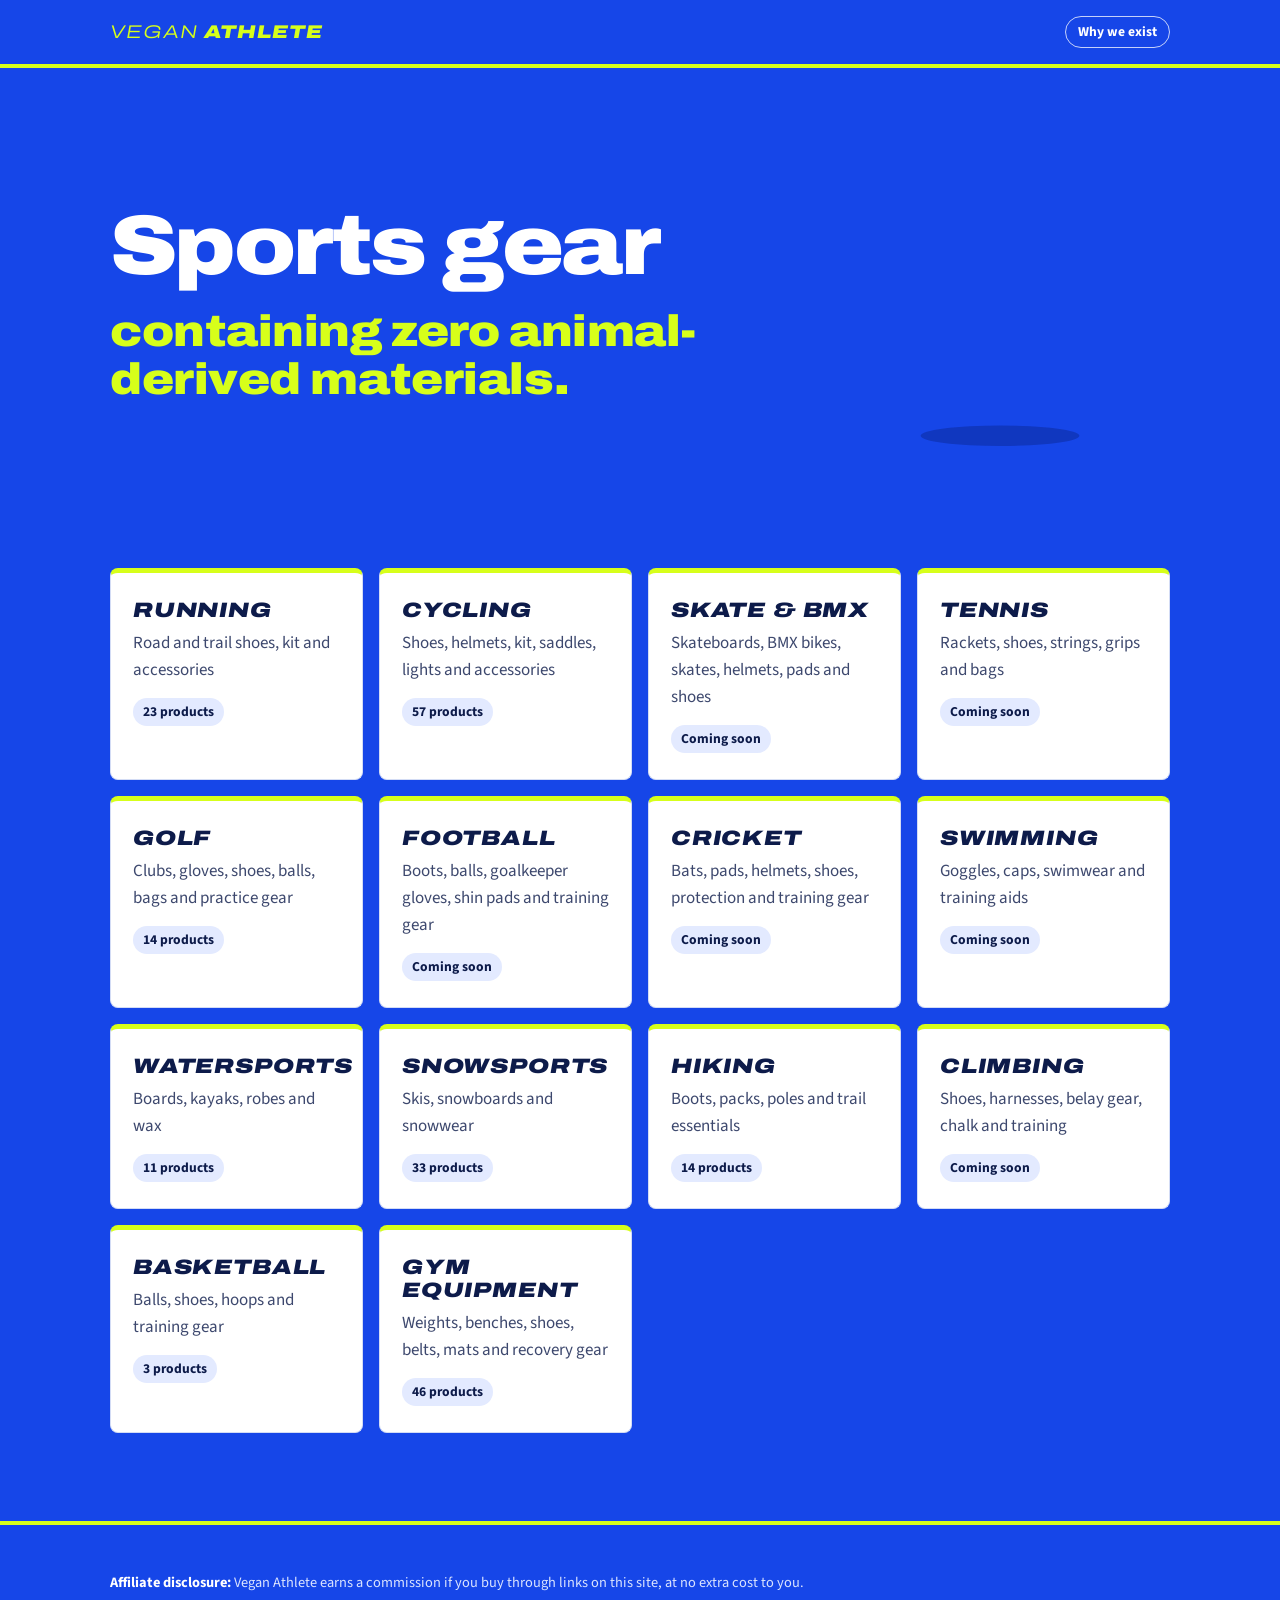
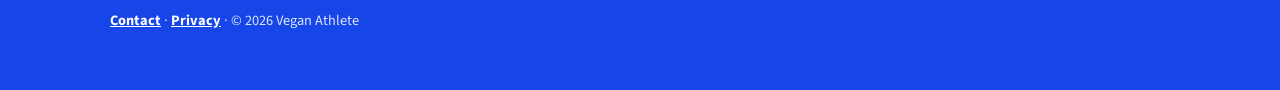
==== vegan-athlete 3/index.html @ a46144c9 "Add 24 JTX Fitness products to Gym and Cycling (Awin 5606) Co-Authored-By: Claude Opus 5.5 <noreply@" ====
<!doctype html><html lang="en"><head><meta charset="utf-8"><meta name="viewport" content="width=device-width,initial-scale=1"><title>Vegan Athlete – vegan sports equipment</title>
<meta name="description" content="Find vegan sports equipment for football, running, cycling, swimming, tennis and the gym."><link rel="preconnect" href="https://fonts.googleapis.com"><link rel="preconnect" href="https://fonts.gstatic.com" crossorigin><link href="https://fonts.googleapis.com/css2?family=Archivo:ital,wdth,wght@0,62..125,100..900;1,62..125,100..900&family=Source+Sans+3:wght@400;700&display=swap" rel="stylesheet"><link rel="stylesheet" href="style.css?v=39"></head>
<body><header class="site"><div class="wrap"><a class="logo" href="index.html" aria-label="Vegan Athlete home"><span class="logo-1">Vegan</span><span class="logo-2">Athlete</span></a><a class="why-link" href="why.html">Why we exist</a></div></header>
<section class="hero"><div class="wrap hero-inner"><div class="hero-text"><h1><span class="line">Sports gear</span> <span class="line line-2">containing zero animal-derived materials.</span></h1><nav class="pills" id="sport-buttons" aria-label="Choose a sport"></nav></div><div class="hero-art" aria-hidden="true"><svg class="athlete" viewBox="0 0 300 300" role="img" aria-label="A cartoon athlete juggling equipment from different sports, including snowboarding, hiking and running">
  <ellipse cx="150" cy="268" rx="70" ry="9" fill="#071a73" opacity=".35"/>
<g class="scene s1">
 <g transform="rotate(-4 150 172)"><line x1="150" y1="172" x2="150" y2="250" stroke="#e6ecff" stroke-width="15" stroke-linecap="round"/><rect x="144" y="246" width="26" height="12" rx="6" fill="#ffffff"/></g>
 <g transform="rotate(55 150 114)"><line x1="150" y1="114" x2="150" y2="168" class="limb"/></g>
 <g class="keepy-leg"><g><line x1="150" y1="172" x2="150" y2="250" stroke="#e6ecff" stroke-width="15" stroke-linecap="round"/><rect x="144" y="246" width="26" height="12" rx="6" fill="#ffffff"/></g></g>
 <rect x="131" y="152" width="38" height="32" rx="9" fill="#ffffff"/><rect x="130" y="102" width="40" height="62" rx="15" fill="#d7ff1a"/><path d="M150 108v50" stroke="#fff" stroke-width="5" opacity=".8"/>
 <g transform="rotate(-60 150 114)"><line x1="150" y1="114" x2="150" y2="168" class="limb"/></g>
 <circle cx="150" cy="80" r="18" class="skin"/>
 <g class="juggle j-foot"><circle cx="198" cy="214" r="12" fill="#ffffff"/><path d="M198 208l5 4-2 6h-6l-2-6z" fill="#071a73"/></g>
</g>
<g class="scene s2">
 <g transform="rotate(14 150 172)"><line x1="150" y1="172" x2="150" y2="250" stroke="#e6ecff" stroke-width="15" stroke-linecap="round"/><rect x="144" y="246" width="26" height="12" rx="6" fill="#9dd6f7"/></g><g transform="rotate(-14 150 172)"><line x1="150" y1="172" x2="150" y2="250" stroke="#e6ecff" stroke-width="15" stroke-linecap="round"/><rect x="144" y="246" width="26" height="12" rx="6" fill="#9dd6f7"/></g>
 <g transform="rotate(30 150 114)"><line x1="150" y1="114" x2="150" y2="168" class="limb"/></g>
 <rect x="131" y="152" width="38" height="32" rx="9" fill="#9dd6f7"/><rect x="130" y="102" width="40" height="62" rx="15" fill="#ffffff"/>
 <circle cx="150" cy="80" r="18" class="skin"/><path d="M131 76 Q150 60 169 76 L180 80" fill="none" stroke="#9dd6f7" stroke-width="7" stroke-linecap="round"/>
 <g class="racket-tap">
  <line x1="150" y1="114" x2="196" y2="150" class="limb"/>
  <line x1="196" y1="150" x2="218" y2="150" stroke="#d7ff1a" stroke-width="6" stroke-linecap="round"/>
  <ellipse cx="244" cy="150" rx="26" ry="7" fill="rgba(255,255,255,.2)" stroke="#ffffff" stroke-width="5"/>
 </g>
 <g class="juggle j-racket"><circle cx="244" cy="136" r="8" fill="#d7ff1a"/></g>
</g>
<g class="scene s3">
 <g transform="rotate(12 150 172)"><line x1="150" y1="172" x2="150" y2="250" stroke="#9dd6f7" stroke-width="17" stroke-linecap="round"/><rect x="144" y="246" width="26" height="12" rx="6" fill="#ffffff"/></g><g transform="rotate(-12 150 172)"><line x1="150" y1="172" x2="150" y2="250" stroke="#9dd6f7" stroke-width="17" stroke-linecap="round"/><rect x="144" y="246" width="26" height="12" rx="6" fill="#ffffff"/></g>
 <rect x="131" y="152" width="38" height="32" rx="9" fill="#9dd6f7"/><rect x="130" y="102" width="40" height="62" rx="15" fill="#d7ff1a"/><path d="M140 104 L150 118 L160 104" fill="none" stroke="#f4ffc2" stroke-width="4" stroke-linecap="round"/>
 <circle cx="150" cy="80" r="18" class="skin"/><path d="M131 74 Q150 56 169 74 Z" fill="#ffffff"/><path d="M126 76 L172 74" stroke="#ffffff" stroke-width="5" stroke-linecap="round"/>
 <g class="club-tap">
  <line x1="150" y1="114" x2="188" y2="160" class="limb" style="stroke-width:16"/>
  <line x1="188" y1="160" x2="246" y2="148" stroke="#d9e2de" stroke-width="4" stroke-linecap="round"/>
  <rect x="240" y="140" width="16" height="10" rx="3" fill="#d9e2de"/>
 </g>
 <g class="juggle j-club"><circle cx="248" cy="133" r="6" fill="#ffffff"/></g>
</g>
<g class="scene s4">
 <g transform="rotate(16 150 172)"><line x1="150" y1="172" x2="150" y2="250" stroke="#e6ecff" stroke-width="15" stroke-linecap="round"/><rect x="144" y="246" width="26" height="12" rx="6" fill="#ffffff"/></g><g transform="rotate(-16 150 172)"><line x1="150" y1="172" x2="150" y2="250" stroke="#e6ecff" stroke-width="15" stroke-linecap="round"/><rect x="144" y="246" width="26" height="12" rx="6" fill="#ffffff"/></g>
 <g transform="rotate(-35 150 114)"><line x1="150" y1="114" x2="150" y2="168" class="limb"/></g>
 <rect x="131" y="152" width="38" height="32" rx="9" fill="#d7ff1a"/><rect x="130" y="102" width="40" height="62" rx="15" fill="#d7ff1a"/><path d="M141 120 L150 140 L159 120" fill="none" stroke="#d7ff1a" stroke-width="5" stroke-linecap="round" stroke-linejoin="round"/>
 <circle cx="150" cy="80" r="18" class="skin"/>
 <g transform="rotate(200 150 114)"><line x1="150" y1="114" x2="150" y2="172" class="limb"/></g>
 <g class="juggle j-finger"><g class="spin-ball"><circle cx="170" cy="38" r="15" fill="#d7ff1a"/><path d="M155 38h30M170 23v30M159 27c7 7 7 15 0 22M181 27c-7 7-7 15 0 22" fill="none" stroke="#0a2491" stroke-width="1.6"/></g></g>
</g>
<g class="scene s5">
 <g transform="rotate(14 150 172)"><line x1="150" y1="172" x2="150" y2="250" stroke="#e6ecff" stroke-width="15" stroke-linecap="round"/><rect x="144" y="246" width="26" height="12" rx="6" fill="#9dd6f7"/></g><g transform="rotate(-14 150 172)"><line x1="150" y1="172" x2="150" y2="250" stroke="#e6ecff" stroke-width="15" stroke-linecap="round"/><rect x="144" y="246" width="26" height="12" rx="6" fill="#9dd6f7"/></g>
 <rect x="131" y="152" width="38" height="32" rx="9" fill="#071a73"/><rect x="130" y="102" width="40" height="62" rx="15" fill="#9dd6f7"/><path d="M131 160h38M140 160l-6 22M160 160l6 22" stroke="#d7ff1a" stroke-width="4" stroke-linecap="round"/>
 
 <g class="toss-arm-l"><line x1="136" y1="112" x2="124" y2="58" class="limb"/></g><g class="toss-arm-r"><line x1="164" y1="112" x2="176" y2="58" class="limb"/></g><circle cx="150" cy="80" r="18" class="skin"/><path d="M131 78c2-20 36-20 38 0z" fill="#d7ff1a"/>
 <g class="juggle j-rope"><g class="spin-rope"><circle cx="150" cy="44" r="18" fill="none" stroke="#d7ff1a" stroke-width="5"/><circle cx="150" cy="44" r="12" fill="none" stroke="#d7ff1a" stroke-width="4"/><path d="M164 56c8 8 4 16-4 18" fill="none" stroke="#d7ff1a" stroke-width="4" stroke-linecap="round"/></g></g>
</g>
<g class="scene s6">
 <g class="kayak-bob">
  <path d="M40 236c30 14 190 14 220 0-20-10-200-10-220 0z" fill="#d7ff1a"/>
  <ellipse cx="150" cy="232" rx="24" ry="5" fill="#071a73"/>
  <rect x="131" y="160" width="38" height="72" rx="14" fill="#d7ff1a"/>
  <path d="M140 170h20M140 186h20" stroke="#f4ffc2" stroke-width="3" opacity=".7"/>
  
  <g transform="rotate(150 140 174)"><line x1="140" y1="174" x2="140" y2="222" class="limb" style="stroke-width:12"/></g>
  <g transform="rotate(-150 160 174)"><line x1="160" y1="174" x2="160" y2="222" class="limb" style="stroke-width:12"/></g><circle cx="150" cy="140" r="18" class="skin"/>
  <path d="M131 134c4-16 34-16 38 0z" fill="#9dd6f7"/>
 </g>
 <g class="juggle j-paddle"><g class="spin-paddle"><line x1="90" y1="116" x2="210" y2="116" stroke="#e6ecff" stroke-width="4.5" stroke-linecap="round"/><ellipse cx="86" cy="116" rx="14" ry="7" fill="#d7ff1a"/><ellipse cx="214" cy="116" rx="14" ry="7" fill="#d7ff1a"/></g></g>
 <clipPath id="water-clip"><rect x="30" y="230" width="240" height="40" rx="16"/></clipPath><g clip-path="url(#water-clip)"><g class="waves"><path d="M-40 248q15-8 30 0t30 0 30 0 30 0 30 0 30 0 30 0 30 0 30 0 30 0 30 0 30 0 30 0V270H-40z" fill="#9dd6f7" opacity=".45"/></g></g>
</g>
<g class="scene s7">
 <g transform="rotate(16 150 172)"><line x1="150" y1="172" x2="150" y2="250" stroke="#e6ecff" stroke-width="15" stroke-linecap="round"/><rect x="144" y="246" width="26" height="12" rx="6" fill="#ffffff"/></g><g transform="rotate(-16 150 172)"><line x1="150" y1="172" x2="150" y2="250" stroke="#e6ecff" stroke-width="15" stroke-linecap="round"/><rect x="144" y="246" width="26" height="12" rx="6" fill="#ffffff"/></g>
 <g transform="rotate(35 150 114)"><line x1="150" y1="114" x2="150" y2="168" class="limb"/></g>
 <rect x="131" y="152" width="38" height="32" rx="9" fill="#071a73"/><rect x="130" y="102" width="40" height="62" rx="15" fill="#d7ff1a"/>
 <circle cx="150" cy="80" r="18" class="skin"/><path d="M133 74 Q150 66 167 74" fill="none" stroke="#d7ff1a" stroke-width="6" stroke-linecap="round"/>
 <g class="kb-arm"><g><line x1="150" y1="114" x2="150" y2="168" class="limb"/></g></g>
 <g class="juggle j-kb"><g class="spin-kb"><path d="M188 128a10 10 0 0 1 20 0" fill="none" stroke="#d9e2de" stroke-width="5"/><circle cx="198" cy="142" r="14" fill="#39406a"/><circle cx="194" cy="138" r="4" fill="#8d96c4" opacity=".6"/></g></g>
</g>

<g class="scene s8">
 <g transform="rotate(16 150 172)"><line x1="150" y1="172" x2="150" y2="250" stroke="#0a2491" stroke-width="18" stroke-linecap="round"/><rect x="144" y="246" width="26" height="12" rx="6" fill="#d7ff1a"/></g><g transform="rotate(-16 150 172)"><line x1="150" y1="172" x2="150" y2="250" stroke="#0a2491" stroke-width="18" stroke-linecap="round"/><rect x="144" y="246" width="26" height="12" rx="6" fill="#d7ff1a"/></g>
 <rect x="131" y="152" width="38" height="32" rx="9" fill="#0a2491"/><rect x="128" y="100" width="44" height="66" rx="16" fill="#d7ff1a"/><path d="M150 106v54" stroke="#fff" stroke-width="3" opacity=".8"/>
 <g class="toss-arm-l"><line x1="136" y1="112" x2="124" y2="58" class="limb" style="stroke:#d7ff1a"/></g><g class="toss-arm-r"><line x1="164" y1="112" x2="176" y2="58" class="limb" style="stroke:#d7ff1a"/></g>
 <circle cx="150" cy="80" r="18" class="skin"/><path d="M131 76c2-24 36-24 38 0z" fill="#d7ff1a"/><circle cx="150" cy="54" r="5" fill="#d7ff1a"/><path d="M132 80h36" stroke="#071a73" stroke-width="5"/><rect x="138" y="75" width="24" height="10" rx="5" fill="#9dd6f7" stroke="#071a73" stroke-width="2.5"/>
 <g class="juggle j-board"><g class="spin-board"><rect x="96" y="35" width="108" height="16" rx="8" fill="#d7ff1a" stroke="#ffffff" stroke-width="3"/><rect x="122" y="38" width="12" height="10" rx="2" fill="#071a73"/><rect x="166" y="38" width="12" height="10" rx="2" fill="#071a73"/></g></g>
 <g class="snow" fill="#ffffff"><circle cx="60" cy="20" r="3"/><circle cx="100" cy="0" r="2.5"/><circle cx="230" cy="10" r="3"/><circle cx="260" cy="40" r="2"/><circle cx="40" cy="70" r="2.5"/><circle cx="210" cy="-20" r="2.5"/><circle cx="80" cy="-40" r="2"/><circle cx="250" cy="-50" r="3"/></g>
</g>
<g class="scene s9">
 <g transform="rotate(12 150 172)"><line x1="150" y1="172" x2="150" y2="250" stroke="#e6ecff" stroke-width="15" stroke-linecap="round"/><rect x="144" y="246" width="26" height="12" rx="6" fill="#0a2491"/></g><g transform="rotate(-12 150 172)"><line x1="150" y1="172" x2="150" y2="250" stroke="#e6ecff" stroke-width="15" stroke-linecap="round"/><rect x="144" y="246" width="26" height="12" rx="6" fill="#0a2491"/></g>
 <rect x="122" y="104" width="56" height="60" rx="14" fill="#d7ff1a"/><rect x="128" y="96" width="44" height="14" rx="7" fill="#a9cc00"/>
 <rect x="131" y="152" width="38" height="32" rx="9" fill="#0a2491"/><rect x="132" y="104" width="36" height="58" rx="14" fill="#9dd6f7"/><path d="M137 106v52M163 106v52" stroke="#a9cc00" stroke-width="4" stroke-linecap="round"/>
 <g transform="rotate(30 150 114)"><line x1="150" y1="114" x2="150" y2="168" class="limb"/></g>
 <circle cx="150" cy="80" r="18" class="skin"/><path d="M134 72c2-16 30-16 32 0z" fill="#d7ff1a"/><path d="M124 73h52" stroke="#d7ff1a" stroke-width="5" stroke-linecap="round"/>
 <g transform="rotate(200 150 114)"><line x1="150" y1="114" x2="150" y2="172" class="limb"/></g>
 <g class="juggle j-pole"><g class="spin-pole"><line x1="138" y1="40" x2="206" y2="40" stroke="#d9e2de" stroke-width="4.5" stroke-linecap="round"/><rect x="194" y="35" width="16" height="10" rx="4" fill="#d7ff1a"/><circle cx="136" cy="40" r="4" fill="#d7ff1a"/></g></g>
</g>
<g class="scene s10">
 <g transform="rotate(-28 150 172)"><line x1="150" y1="172" x2="150" y2="250" stroke="#e6ecff" stroke-width="15" stroke-linecap="round"/><rect x="144" y="246" width="26" height="12" rx="6" fill="#d7ff1a"/></g>
 <g transform="rotate(32 150 172)"><line x1="150" y1="172" x2="150" y2="250" stroke="#e6ecff" stroke-width="15" stroke-linecap="round"/><rect x="144" y="246" width="26" height="12" rx="6" fill="#d7ff1a"/></g>
 <g transform="rotate(40 150 114)"><line x1="150" y1="114" x2="150" y2="168" class="limb"/></g>
 <rect x="131" y="152" width="38" height="32" rx="9" fill="#071a73"/><rect x="130" y="102" width="40" height="62" rx="15" fill="#d7ff1a"/><rect x="137" y="120" width="26" height="20" rx="3" fill="#ffffff"/><path d="M144 130h12" stroke="#071a73" stroke-width="3" stroke-linecap="round"/>
 <circle cx="150" cy="80" r="18" class="skin"/><path d="M132 72h36" stroke="#d7ff1a" stroke-width="6" stroke-linecap="round"/>
 <g class="kb-arm"><g><line x1="150" y1="114" x2="150" y2="168" class="limb"/></g></g>
 <g class="juggle j-kb"><g class="spin-kb"><path d="M182 146c0-10 8-16 18-14l8 6c4 2 8 3 12 3v7z" fill="#d7ff1a"/><path d="M181 148h40" stroke="#ffffff" stroke-width="5" stroke-linecap="round"/><path d="M192 136l4 4M198 134l4 4" stroke="#071a73" stroke-width="2" stroke-linecap="round"/></g></g>
</g>
</svg>
</div></div></section>
<main class="wrap"><div class="grid" id="categories"></div></main><footer><div class="wrap"><p><strong>Affiliate disclosure:</strong> Vegan Athlete earns a commission if you buy through links on this site, at no extra cost to you.</p><p><a href="contact.html">Contact</a> &middot; <a href="privacy.html">Privacy</a> &middot; &copy; 2026 Vegan Athlete</p></div></footer><script src="app.js?v=36"></script></body></html>
---- vegan-athlete 3/style.css ----
:root{--bg:#f4f6ff;--ink:#0d1b4a;--muted:#4a5784;--blue:#1646e8;--navy:#0a2491;--lime:#d7ff1a;--sky:#e3eaff;--card:#fff;--line:#d3dcf5}
*{box-sizing:border-box}
body{margin:0;background:var(--blue);color:var(--ink);font:17px/1.6 "Source Sans 3",system-ui,sans-serif}
h1,h2,h3,.logo{font-family:"Archivo",system-ui,sans-serif;line-height:1.1;margin:0}
a{color:inherit}
.wrap{max-width:1100px;margin:0 auto;padding:0 20px}

/* Header: electric blue bar */
header.site{background:var(--blue);color:#fff;border-bottom:4px solid var(--lime)}
header.site .wrap{display:flex;justify-content:space-between;align-items:center;padding:16px 20px}
.logo{font-size:1.15rem;text-decoration:none;color:var(--lime);font-style:italic;font-stretch:125%;text-transform:uppercase;letter-spacing:.05em;display:inline-flex;align-items:center}
.logo-1{font-weight:300}
.logo-2{font-weight:900;margin-left:.35em}

/* Hero: plain electric blue band */
.hero{padding:64px 0 56px;color:#fff;background-color:var(--blue);position:relative;overflow:hidden}
.hero h1{font-size:clamp(2.4rem,8vw,5rem);font-weight:900;font-stretch:112%;letter-spacing:-.03em;max-width:12ch}
.hero p{max-width:46ch;color:#dbe4ff;font-size:1.15rem;margin:18px 0 0}

/* Sport buttons in ovals: hidden, the squares do this job */
.pills{display:none}

/* Sport squares */
.grid{display:grid;gap:16px;grid-template-columns:repeat(auto-fill,minmax(250px,1fr));padding:40px 0 64px}
.tile{display:block;padding:26px 22px;border:1px solid var(--line);border-top:5px solid var(--lime);border-radius:8px;text-decoration:none;background:var(--card);transition:background .15s,color .15s,transform .15s,border-color .15s}
.tile:hover,.tile:focus-visible{background:var(--blue);color:#fff;border-color:var(--blue);border-top-color:var(--lime);transform:translateY(-2px)}
.tile h3{font-size:1.5rem;font-weight:800}
.tile p{margin:8px 0 14px;color:inherit;opacity:.8}
.tile span{display:inline-block;font-weight:700;font-size:.85rem;padding:3px 10px;border-radius:99px;background:var(--sky);color:var(--ink)}
.tile:hover span,.tile:focus-visible span{background:var(--lime);color:var(--navy)}

/* Product boxes */
.card{background:var(--card);border:1px solid var(--line);border-radius:8px;overflow:hidden;display:flex;flex-direction:column}
.card img{width:100%;aspect-ratio:4/3;object-fit:cover;background:var(--sky)}
.card-body{padding:16px;display:flex;flex-direction:column;gap:10px;flex:1}
.card h3{font-size:1.15rem;font-weight:700}
.price{margin:0;font-weight:700;font-size:1.2rem}.price span{font-weight:400;font-size:.9rem;color:var(--muted)}
.badge{background:var(--lime);color:#1a1a1a;padding:2px 9px;border-radius:99px;font-weight:700;font-size:.85rem;margin-right:6px}
.verify summary{cursor:pointer;font-size:.95rem}.verify p{margin:8px 0 0;color:var(--muted);font-size:.95rem}
.btn{margin-top:auto;display:block;text-align:center;background:var(--blue);color:#fff;padding:12px;border-radius:6px;font-weight:700;text-decoration:none}
.btn:hover,.btn:focus-visible{background:var(--lime);color:var(--navy)}
:focus-visible{outline:3px solid var(--lime);outline-offset:2px}

/* Sport pages */
.page-head{padding:40px 0 0}.page-head h1{font-size:clamp(2rem,6vw,3.5rem);font-weight:900}.page-head p{color:var(--muted)}
.page-head h1::after{content:"";display:block;width:56px;height:5px;background:var(--lime);border-radius:3px;margin-top:14px}
#products{display:grid;gap:16px;grid-template-columns:repeat(auto-fill,minmax(250px,1fr));padding:32px 0 56px}

/* Footer: deep blue */
footer{background:var(--blue);color:#dbe4ff;border-top:4px solid var(--lime);padding:32px 0 44px;font-size:.9rem;margin-top:24px}
footer strong{color:#fff}

/* Branded tile for products without a photo (e.g. Amazon) */
.brand-tile{aspect-ratio:4/3;display:flex;flex-direction:column;align-items:center;justify-content:center;gap:12px;color:#fff;
  background:radial-gradient(120% 90% at 30% 20%,#ecff7a 0%,#d7ff1a 55%,#a9cc00 100%);color:#0a2491;position:relative;overflow:hidden}
.brand-tile::before{content:"V";position:absolute;right:-6%;bottom:-28%;font:900 15rem/1 "Archivo",system-ui,sans-serif;color:currentColor;opacity:.07}
.brand-tile--men{color:#fff;background:radial-gradient(120% 90% at 30% 20%,#4a9fe0 0%,#2272c3 55%,#123f7a 100%)}
.brand-row{display:flex;align-items:center;gap:8px;position:relative;max-width:92%}
.brand-name.has-tag{font-size:min(2rem,calc(220px / var(--len,6)))}
.brand-terrain{font:800 .7rem/1 "Archivo",system-ui,sans-serif;text-transform:uppercase;letter-spacing:.1em;padding:5px 7px;border:2px solid currentColor;border-radius:6px;opacity:.95}
.brand-tile--men .brand-where{background:#bfe1ff;color:#0f2f5c}
.brand-tile--women{color:#fff;background:radial-gradient(120% 90% at 30% 20%,#f59ac6 0%,#d9558f 55%,#8e2459 100%)}
.brand-tile--women .brand-where{background:#ffd6ea;color:#5c1239}
.brand-icon{width:64px;height:64px;fill:none;stroke:currentColor;stroke-width:3.5;stroke-linecap:round;stroke-linejoin:round;position:relative;margin-bottom:-2px}
.brand-name{white-space:nowrap;text-align:center;font-family:"Archivo",system-ui,sans-serif;font-weight:900;line-height:1;font-size:min(2.3rem,calc(300px / var(--len,6)));letter-spacing:.04em;text-transform:uppercase;position:relative}
.brand-where{font-size:.85rem;font-weight:700;padding:4px 12px;border-radius:99px;background:#0a2491;color:var(--lime);position:relative}

/* Slogan: keep each sentence on its own line */
.hero h1{max-width:none;font-size:clamp(2.6rem,6.6vw,5.4rem)}
.hero-art{width:clamp(220px,27vw,340px)}
.hero h1 .line{display:block;white-space:nowrap}
@media (max-width:760px){.hero h1{font-size:min(11vw,3.4rem)}}

/* Hero */
.hero-inner{position:relative;display:grid;grid-template-columns:1fr auto;align-items:center;gap:24px}
.hero-art{width:clamp(220px,27vw,340px)}
.athlete{display:block;width:100%;height:auto;overflow:visible}
@media (max-width:760px){
  .hero{padding:44px 0 28px}
  .hero-inner{grid-template-columns:1fr}
  .hero-art{width:230px;margin:0 auto}
}

/* Cartoon athlete: juggling kit from a different sport every 4 seconds */
.athlete .limb{stroke:#e6ecff;stroke-width:15;stroke-linecap:round}
.athlete .skin{fill:#e6ecff}
.athlete g,.athlete circle{transform-box:view-box}
.athlete .scene{opacity:0;animation:scene-cycle 40s infinite}
.athlete .s1{animation-delay:0s}.athlete .s2{animation-delay:-36s}.athlete .s3{animation-delay:-32s}.athlete .s4{animation-delay:-28s}.athlete .s5{animation-delay:-24s}
.athlete .s6{animation-delay:-20s}.athlete .s7{animation-delay:-16s}.athlete .s8{animation-delay:-12s}.athlete .s9{animation-delay:-8s}.athlete .s10{animation-delay:-4s}
@keyframes scene-cycle{0%{opacity:0}1%,9%{opacity:1}10%,100%{opacity:0}}
@keyframes bounce-up{0%{transform:translateY(0);animation-timing-function:cubic-bezier(.2,.7,.4,1)}50%{transform:translateY(var(--h));animation-timing-function:cubic-bezier(.6,0,.8,.3)}100%{transform:translateY(0)}}
@keyframes tap{0%,100%{transform:translateY(-5px)}12%,88%{transform:translateY(0)}}
@keyframes spin{to{transform:rotate(360deg)}}

/* football: keepy-ups */
.athlete .keepy-leg{transform-origin:150px 172px;animation:keepy 1s infinite}
@keyframes keepy{0%,100%{transform:rotate(-38deg)}18%,82%{transform:rotate(-6deg)}}
.athlete .j-foot{--h:-110px;animation:bounce-up 1s infinite}
/* tennis: ball bouncing on the strings */
.athlete .racket-tap{animation:tap .8s infinite}
.athlete .j-racket{--h:-90px;animation:bounce-up .8s infinite}
/* golf: ball bouncing on the club face */
.athlete .club-tap{animation:tap .7s infinite}
.athlete .j-club{--h:-75px;animation:bounce-up .7s infinite}
/* basketball: spinning on a fingertip */
.athlete .j-finger{--h:-16px;animation:bounce-up .9s infinite}
.athlete .spin-ball{transform-origin:170px 38px;animation:spin .45s linear infinite}
/* climbing: tossing a rope coil */
.athlete .j-rope{--h:-80px;animation:bounce-up 1.4s infinite}
.athlete .spin-rope{transform-origin:150px 44px;animation:spin 1.4s linear infinite}
.athlete .toss-arm-l{transform-origin:136px 112px}.athlete .toss-arm-r{transform-origin:164px 112px}
.athlete .toss-arm-l{animation:pump-l 1.4s infinite}.athlete .toss-arm-r{animation:pump-r 1.4s infinite}
@keyframes pump-l{0%,100%{transform:rotate(-10deg)}10%,90%{transform:rotate(6deg)}}
@keyframes pump-r{0%,100%{transform:rotate(10deg)}10%,90%{transform:rotate(-6deg)}}
/* kayaking: tossing the paddle */
.athlete .kayak-bob{animation:kayak-bob 2s ease-in-out infinite alternate;transform-origin:150px 236px}
@keyframes kayak-bob{from{transform:translateY(-2px) rotate(-2deg)}to{transform:translateY(3px) rotate(2deg)}}
.athlete .j-paddle{--h:-85px;animation:bounce-up 1.6s infinite}
.athlete .spin-paddle{transform-origin:150px 116px;animation:spin 1.6s linear infinite}
.athlete .waves{animation:waves 2s linear infinite}
@keyframes waves{to{transform:translateX(-60px)}}
/* gym: kettlebell flip */
.athlete .kb-arm{transform-origin:150px 114px;animation:kb-arm 1.2s infinite}
@keyframes kb-arm{0%,100%{transform:rotate(-60deg)}15%,85%{transform:rotate(-82deg)}}
.athlete .j-kb{--h:-80px;animation:bounce-up 1.2s infinite}
.athlete .spin-kb{transform-origin:198px 136px;animation:spin 1.2s linear infinite}

/* snowboard: flipping the board overhead in falling snow */
.athlete .j-board{--h:-70px;animation:bounce-up 1.4s infinite}
.athlete .spin-board{transform-origin:150px 43px;animation:spin 1.4s linear infinite}
.athlete .snow{animation:snow 3s linear infinite}
@keyframes snow{from{transform:translateY(0)}to{transform:translateY(90px)}}
/* hiking: twirling a trekking pole */
.athlete .j-pole{--h:-30px;animation:bounce-up 1s infinite}
.athlete .spin-pole{transform-origin:172px 40px;animation:spin .8s linear infinite}

@media (prefers-reduced-motion:reduce){
  .athlete *{animation:none!important}
  .athlete .scene{opacity:0}.athlete .s2{opacity:1}
}



/* "Shopping from" country switch in the header (sport pages with Amazon products) */
header.site .wrap{gap:16px}
.region-switch{display:flex;align-items:center;gap:8px;font-size:.85rem;color:#dbe4ff;margin-left:auto}
.region-switch select{font:inherit;color:#fff;background:rgba(255,255,255,.1);border:1px solid rgba(255,255,255,.3);border-radius:6px;padding:4px 8px}
.region-switch select option{color:#0d1b4a}
@media (max-width:520px){.region-switch span{display:none}}
header.site .wrap > a:not(.logo){white-space:nowrap}
@media (max-width:420px){header.site .wrap{gap:10px}header.site .logo{font-size:1rem}header.site .wrap > a:not(.logo){font-size:.85rem}}

/* "Why we exist" pill in the header */
.why-link{margin-left:auto;display:inline-block;padding:4px 12px;border:1.5px solid rgba(255,255,255,.75);border-radius:99px;color:#fff;font-weight:700;font-size:.85rem;text-decoration:none;white-space:nowrap;transition:background .15s,color .15s}
.why-link:hover,.why-link:focus-visible{background:#fff;color:var(--navy)}
.region-switch ~ .why-link{margin-left:0}
@media (max-width:520px){.why-link{padding:3px 9px;font-size:.78rem}}
@media (max-width:420px){header.site .wrap > a.why-link{font-size:.72rem;padding:3px 8px}}

/* Article pages */
.article{max-width:680px;padding:40px 0 64px}
.article h1{font-size:clamp(2.2rem,6vw,3.5rem);font-weight:900;letter-spacing:-.02em}
.article h1::after{content:"";display:block;width:56px;height:5px;background:var(--lime);border-radius:3px;margin-top:14px}
.article .lead{font-family:"Archivo",system-ui,sans-serif;font-weight:800;font-size:1.35rem;line-height:1.3;margin:28px 0 8px}
.article p{font-size:1.08rem}
.article ul{padding-left:0;list-style:none;margin:20px 0 24px}
.article li{position:relative;padding:10px 0 10px 30px;border-bottom:1px solid var(--line)}
.article li::before{content:"";position:absolute;left:4px;top:19px;width:12px;height:12px;border-radius:50%;background:var(--lime)}
.article h2{font-size:1.5rem;font-weight:800;margin:36px 0 6px}
.article .tagline{font-weight:700;color:var(--blue);font-size:1.15rem}

.article .btn{display:inline-block;margin-top:14px;padding:13px 26px}
@media (max-width:560px){
  header.site .wrap:has(.region-switch, .why-link ~ a){flex-wrap:wrap;row-gap:10px}
  header.site .wrap:has(.region-switch, .why-link ~ a) .logo{flex-basis:100%}
  header.site .wrap:has(.region-switch, .why-link ~ a) .region-switch{margin-left:0}
  header.site .wrap:has(.region-switch, .why-link ~ a) .why-link{margin-left:auto}
}

/* Salomon photos: show the whole product, not cropped */
.card img[src*="cdn.dam.salomon.com"]{object-fit:contain;background:#fff;padding:10px}

/* Slogan second line: smaller, in the accent colour, allowed to wrap */
.hero h1 .line-2{white-space:normal;color:var(--lime);font-size:.52em;letter-spacing:-.01em;margin-top:.35em;max-width:16em;line-height:1.08}

/* Text that sits straight on the blue page background */
.page-head h1{color:#fff}.page-head p{color:#dbe4ff}
.article{color:#fff}.article .lead{color:#fff}.article li{border-bottom-color:rgba(255,255,255,.25)}
.article .tagline{color:var(--lime)}
.article .btn{background:var(--lime);color:var(--navy)}.article .btn:hover,.article .btn:focus-visible{background:#fff;color:var(--navy)}
#products > p, .grid > p{color:#fff}

/* Sport names in the same style as the Vegan Athlete logo */
.tile h3,.page-head h1{font-style:italic;font-stretch:125%;text-transform:uppercase;letter-spacing:.04em;font-weight:900}
.tile h3{font-size:1.3rem}

/* Contact page */
.article .contact-meta{color:#dbe4ff;font-size:1rem;margin-top:22px}
footer a{color:#fff;font-weight:700}
.article a:not(.btn){color:var(--lime)}
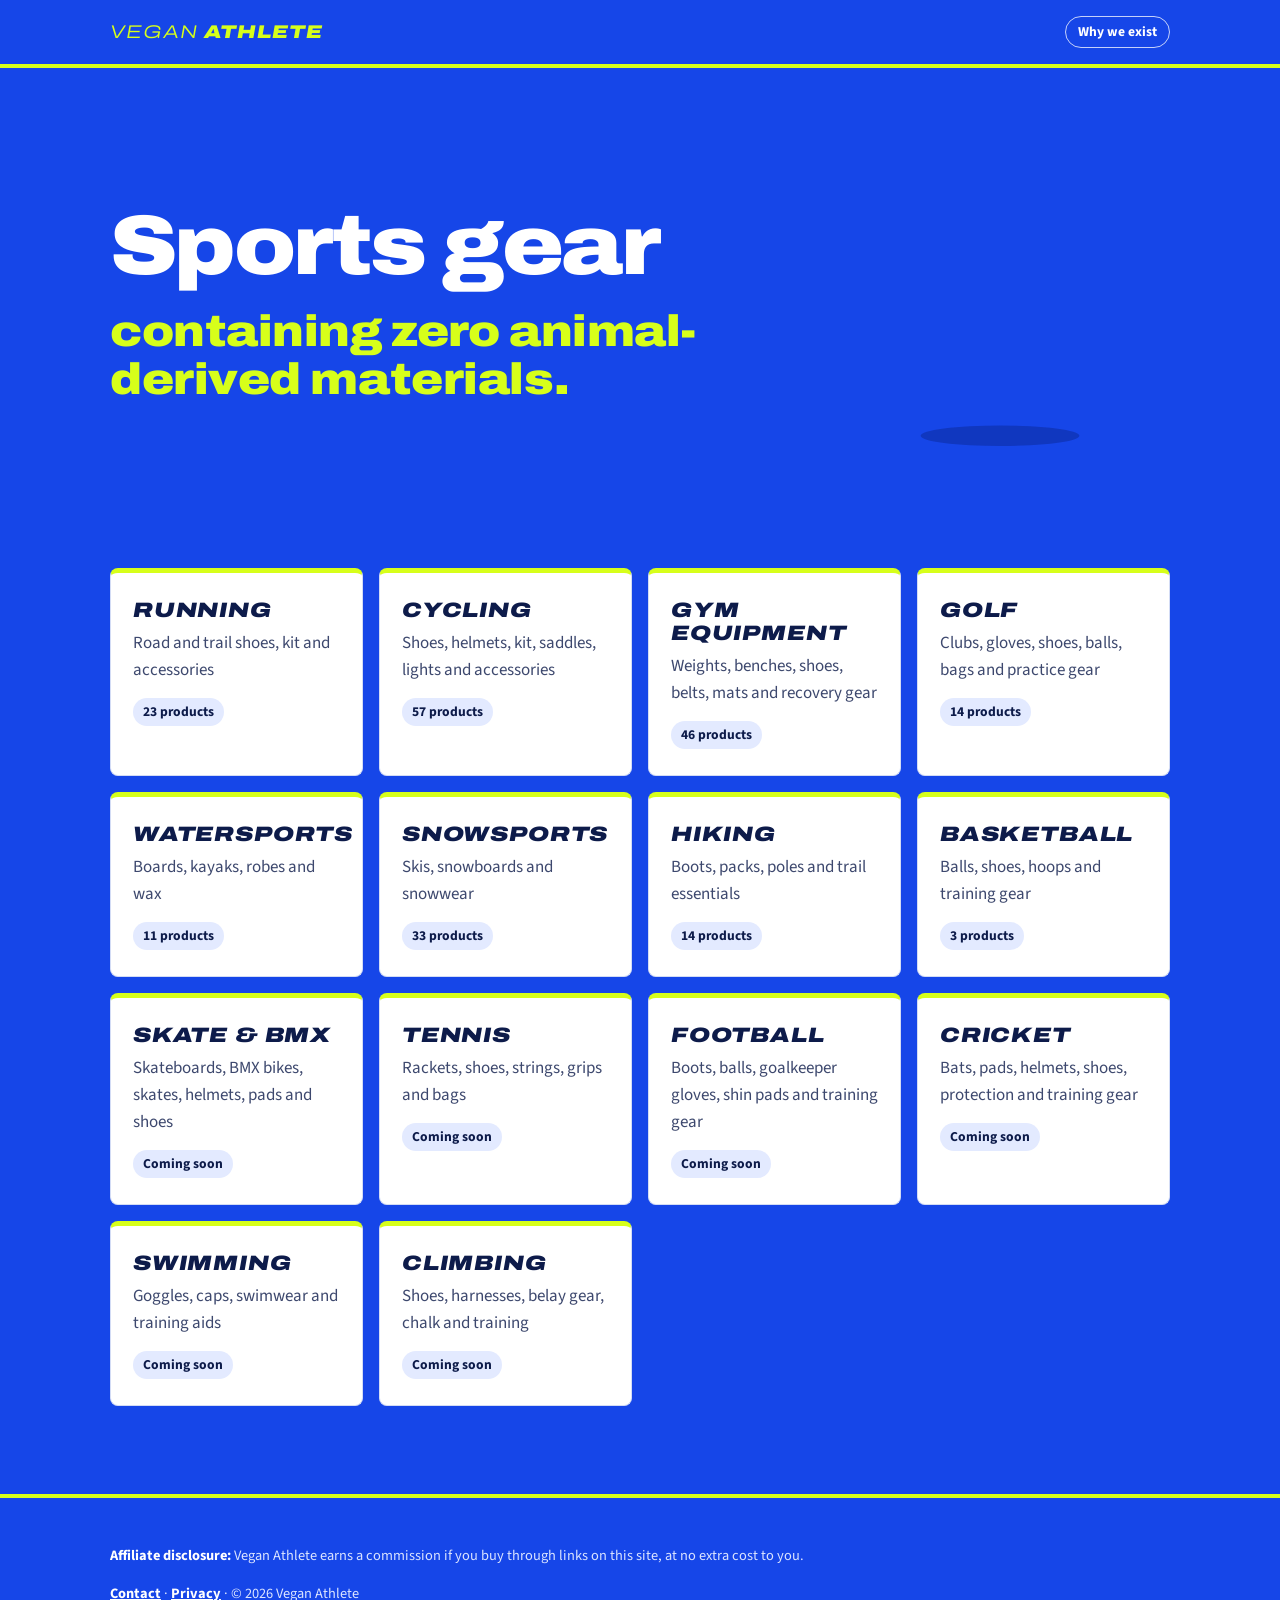
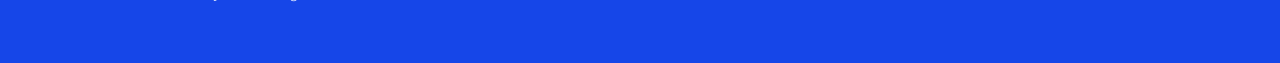
==== commit 4fcc418d: "Homepage: Gym third, 'Coming soon' sports moved to the bottom Co-Authored-By: Claude Opus 5.5 <norep" ====
--- a/vegan-athlete 3/index.html
+++ b/vegan-athlete 3/index.html
@@ -101,4 +101,4 @@
 </g>
 </svg>
 </div></div></section>
-<main class="wrap"><div class="grid" id="categories"></div></main><footer><div class="wrap"><p><strong>Affiliate disclosure:</strong> Vegan Athlete earns a commission if you buy through links on this site, at no extra cost to you.</p><p><a href="contact.html">Contact</a> &middot; <a href="privacy.html">Privacy</a> &middot; &copy; 2026 Vegan Athlete</p></div></footer><script src="app.js?v=36"></script></body></html>
+<main class="wrap"><div class="grid" id="categories"></div></main><footer><div class="wrap"><p><strong>Affiliate disclosure:</strong> Vegan Athlete earns a commission if you buy through links on this site, at no extra cost to you.</p><p><a href="contact.html">Contact</a> &middot; <a href="privacy.html">Privacy</a> &middot; &copy; 2026 Vegan Athlete</p></div></footer><script src="app.js?v=37"></script></body></html>
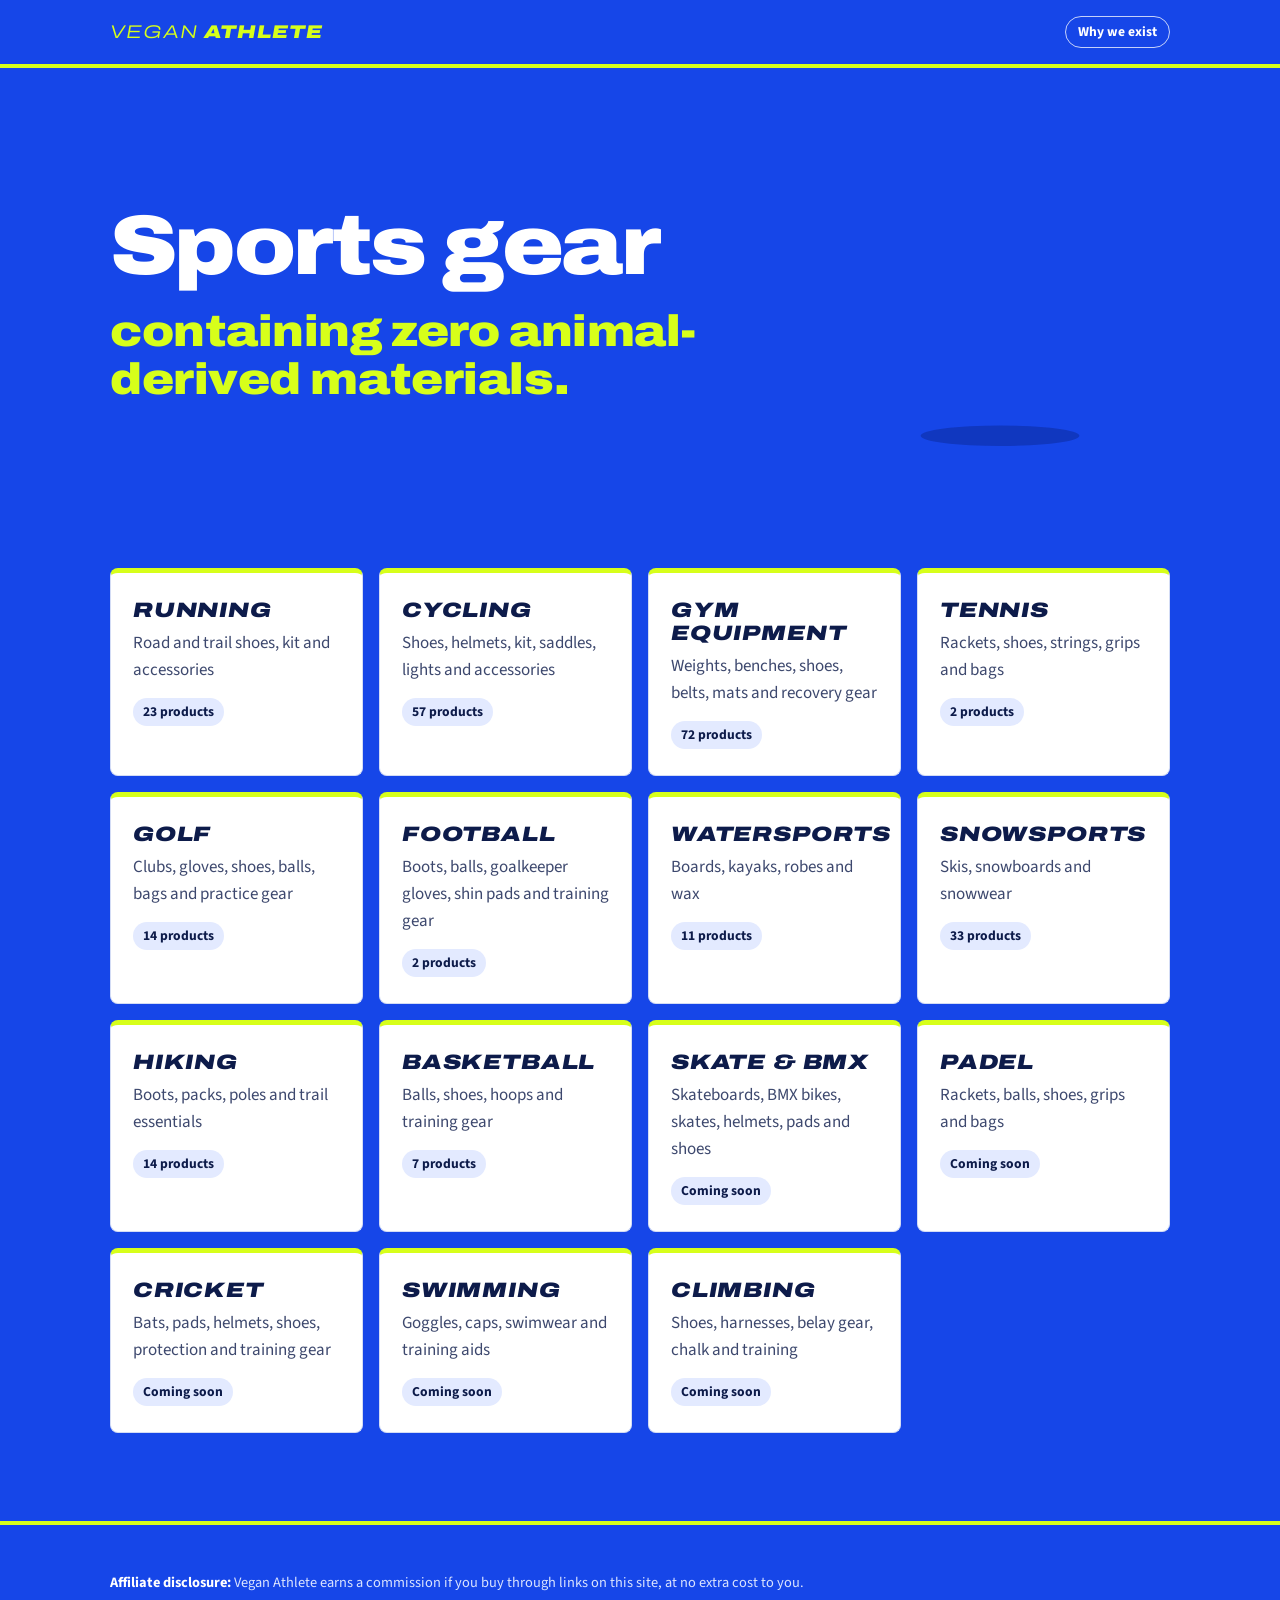
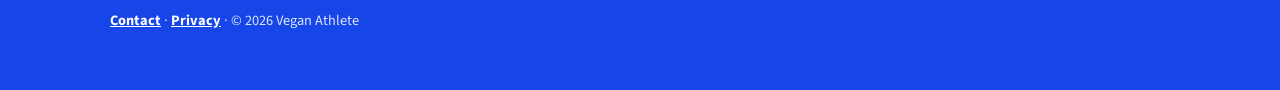
==== commit 36de3665: "Add 34 Workout For Less products to Gym, Football, Basketball and Tennis (Awin 25564) Co-Authored-By" ====
--- a/vegan-athlete 3/index.html
+++ b/vegan-athlete 3/index.html
@@ -1,5 +1,5 @@
 <!doctype html><html lang="en"><head><meta charset="utf-8"><meta name="viewport" content="width=device-width,initial-scale=1"><title>Vegan Athlete – vegan sports equipment</title>
-<meta name="description" content="Find vegan sports equipment for football, running, cycling, swimming, tennis and the gym."><link rel="preconnect" href="https://fonts.googleapis.com"><link rel="preconnect" href="https://fonts.gstatic.com" crossorigin><link href="https://fonts.googleapis.com/css2?family=Archivo:ital,wdth,wght@0,62..125,100..900;1,62..125,100..900&family=Source+Sans+3:wght@400;700&display=swap" rel="stylesheet"><link rel="stylesheet" href="style.css?v=39"></head>
+<meta name="description" content="Find vegan sports equipment for football, running, cycling, swimming, tennis and the gym."><link rel="preconnect" href="https://fonts.googleapis.com"><link rel="preconnect" href="https://fonts.gstatic.com" crossorigin><link href="https://fonts.googleapis.com/css2?family=Archivo:ital,wdth,wght@0,62..125,100..900;1,62..125,100..900&family=Source+Sans+3:wght@400;700&display=swap" rel="stylesheet"><link rel="icon" href="/favicon.ico" sizes="any"><link rel="icon" type="image/png" sizes="32x32" href="/favicon-32.png"><link rel="icon" type="image/png" sizes="192x192" href="/icon-192.png"><link rel="apple-touch-icon" href="/apple-touch-icon.png"><link rel="stylesheet" href="style.css?v=39"></head>
 <body><header class="site"><div class="wrap"><a class="logo" href="index.html" aria-label="Vegan Athlete home"><span class="logo-1">Vegan</span><span class="logo-2">Athlete</span></a><a class="why-link" href="why.html">Why we exist</a></div></header>
 <section class="hero"><div class="wrap hero-inner"><div class="hero-text"><h1><span class="line">Sports gear</span> <span class="line line-2">containing zero animal-derived materials.</span></h1><nav class="pills" id="sport-buttons" aria-label="Choose a sport"></nav></div><div class="hero-art" aria-hidden="true"><svg class="athlete" viewBox="0 0 300 300" role="img" aria-label="A cartoon athlete juggling equipment from different sports, including snowboarding, hiking and running">
   <ellipse cx="150" cy="268" rx="70" ry="9" fill="#071a73" opacity=".35"/>
@@ -101,4 +101,4 @@
 </g>
 </svg>
 </div></div></section>
-<main class="wrap"><div class="grid" id="categories"></div></main><footer><div class="wrap"><p><strong>Affiliate disclosure:</strong> Vegan Athlete earns a commission if you buy through links on this site, at no extra cost to you.</p><p><a href="contact.html">Contact</a> &middot; <a href="privacy.html">Privacy</a> &middot; &copy; 2026 Vegan Athlete</p></div></footer><script src="app.js?v=37"></script></body></html>
+<main class="wrap"><div class="grid" id="categories"></div></main><footer><div class="wrap"><p><strong>Affiliate disclosure:</strong> Vegan Athlete earns a commission if you buy through links on this site, at no extra cost to you.</p><p><a href="contact.html">Contact</a> &middot; <a href="privacy.html">Privacy</a> &middot; &copy; 2026 Vegan Athlete</p></div></footer><script src="app.js?v=38"></script></body></html>
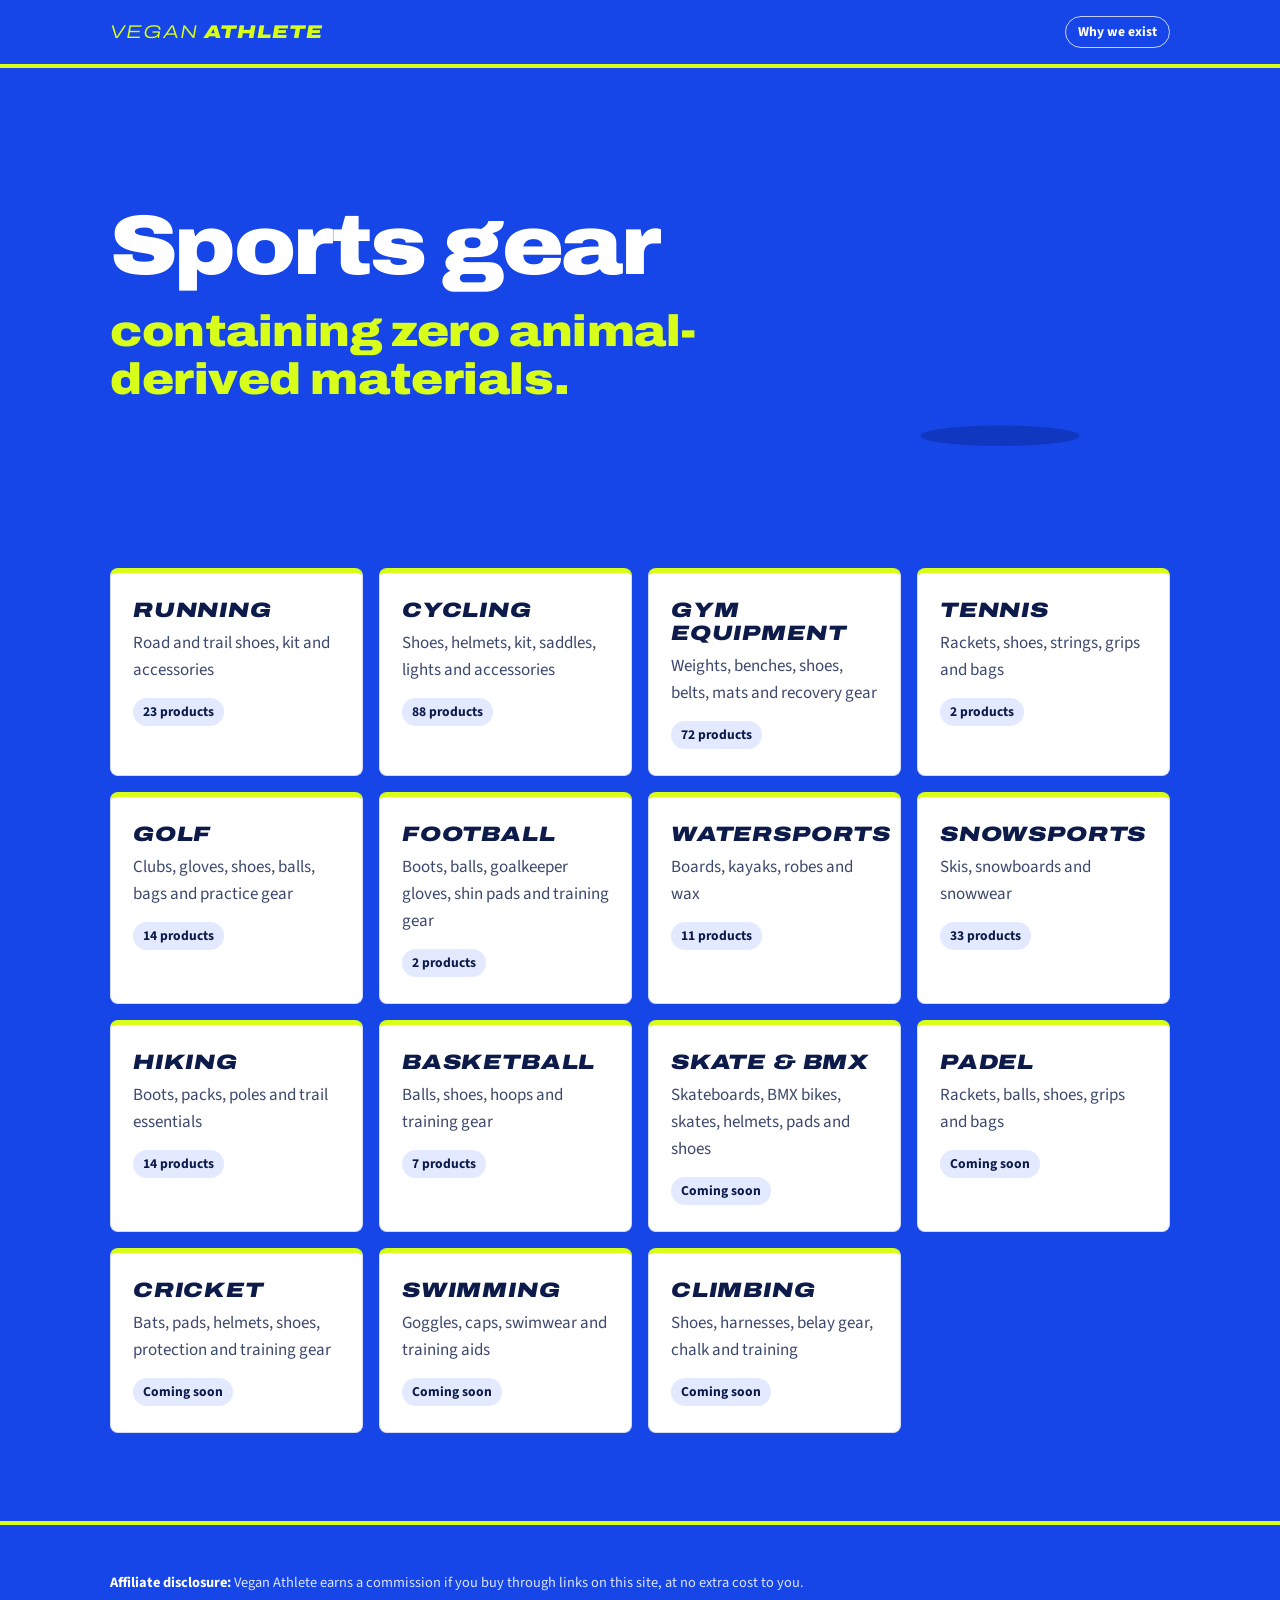
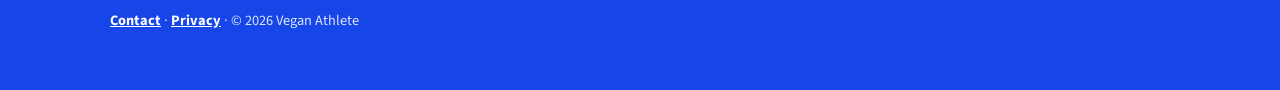
==== commit d0ee39ab: "Add 31 Tredz products to Cycling (Awin 6821) Co-Authored-By: Claude Opus 5.5 <noreply@anthropic.com>" ====
--- a/vegan-athlete 3/index.html
+++ b/vegan-athlete 3/index.html
@@ -101,4 +101,4 @@
 </g>
 </svg>
 </div></div></section>
-<main class="wrap"><div class="grid" id="categories"></div></main><footer><div class="wrap"><p><strong>Affiliate disclosure:</strong> Vegan Athlete earns a commission if you buy through links on this site, at no extra cost to you.</p><p><a href="contact.html">Contact</a> &middot; <a href="privacy.html">Privacy</a> &middot; &copy; 2026 Vegan Athlete</p></div></footer><script src="app.js?v=38"></script></body></html>
+<main class="wrap"><div class="grid" id="categories"></div></main><footer><div class="wrap"><p><strong>Affiliate disclosure:</strong> Vegan Athlete earns a commission if you buy through links on this site, at no extra cost to you.</p><p><a href="contact.html">Contact</a> &middot; <a href="privacy.html">Privacy</a> &middot; &copy; 2026 Vegan Athlete</p></div></footer><script src="app.js?v=39"></script></body></html>
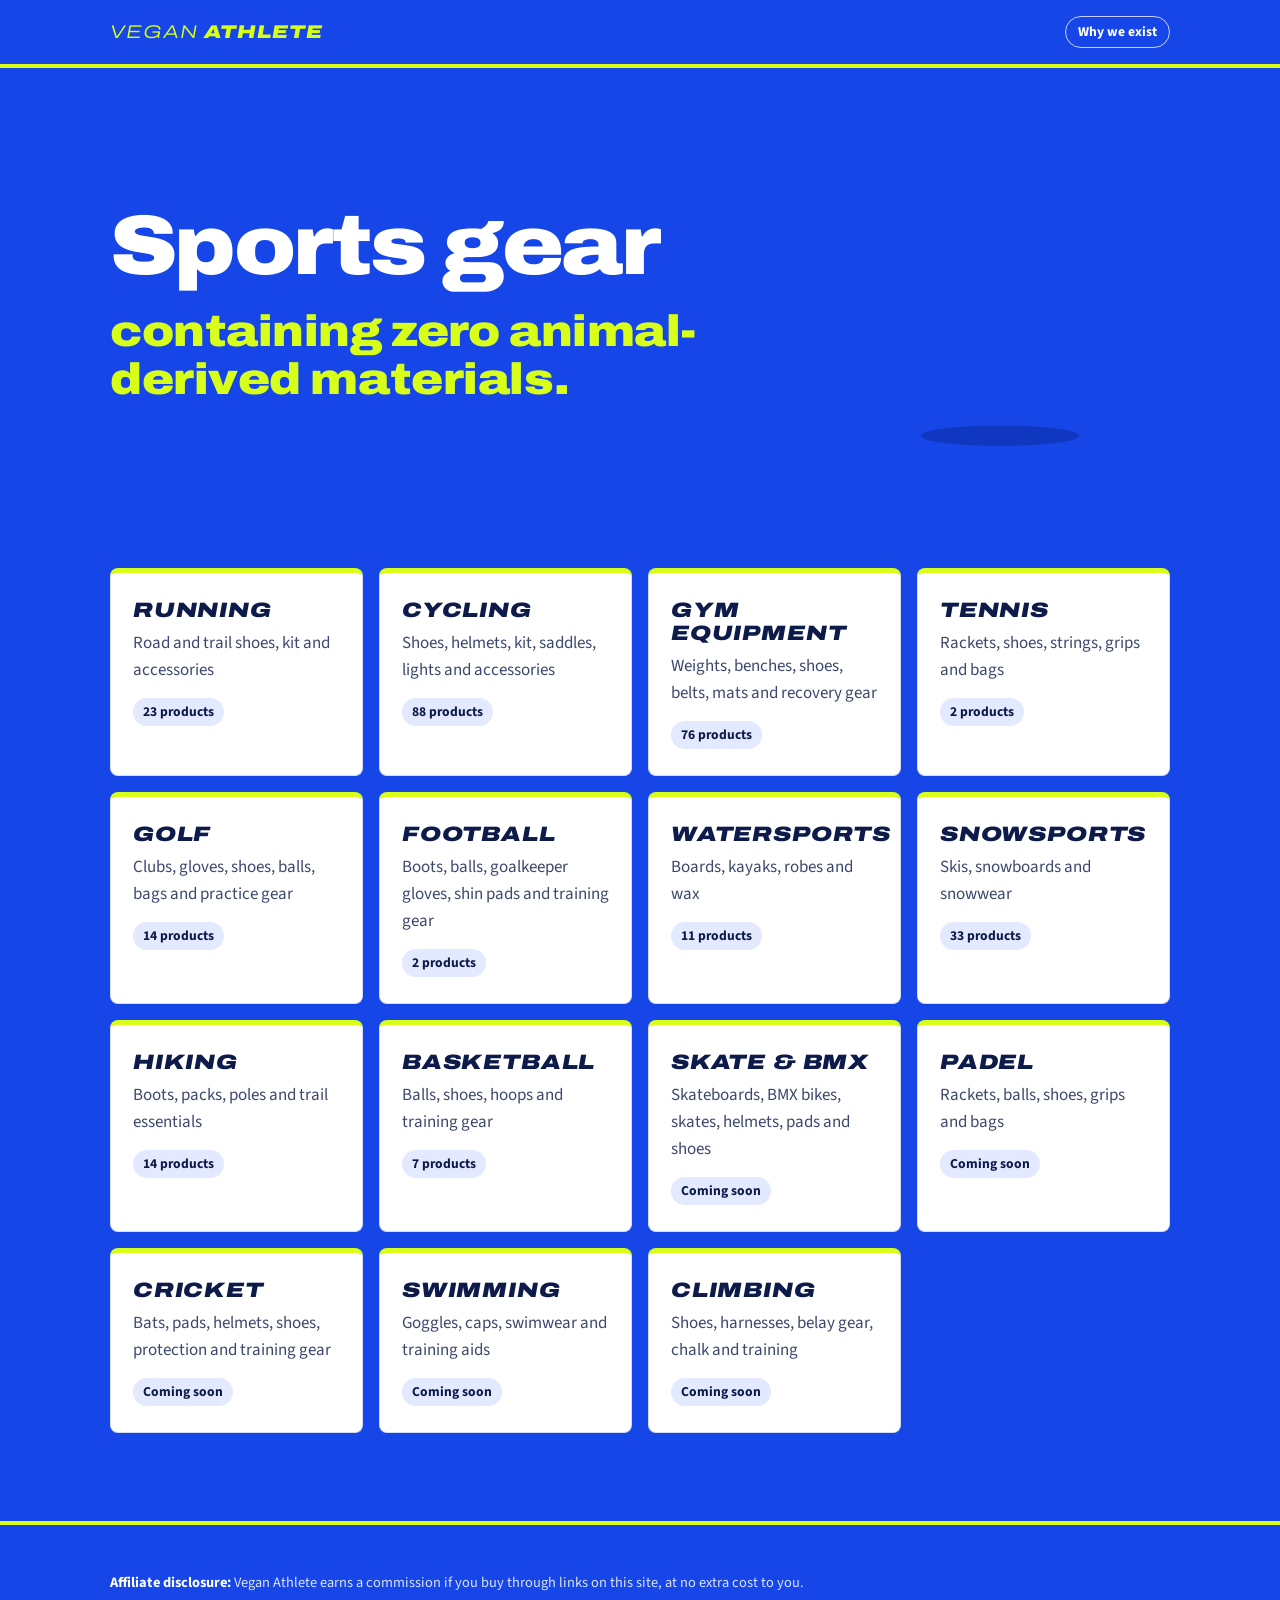
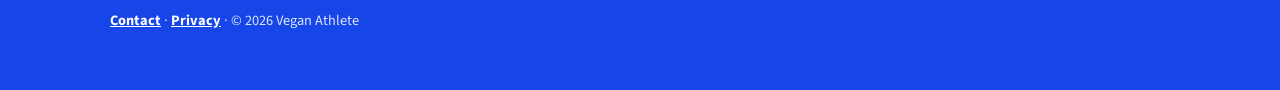
==== commit 39a8d4f1: "Load product images without referrer (fixes Boogie Bounce hotlink block) Co-Authored-By: Claude Opus" ====
--- a/vegan-athlete 3/index.html
+++ b/vegan-athlete 3/index.html
@@ -101,4 +101,4 @@
 </g>
 </svg>
 </div></div></section>
-<main class="wrap"><div class="grid" id="categories"></div></main><footer><div class="wrap"><p><strong>Affiliate disclosure:</strong> Vegan Athlete earns a commission if you buy through links on this site, at no extra cost to you.</p><p><a href="contact.html">Contact</a> &middot; <a href="privacy.html">Privacy</a> &middot; &copy; 2026 Vegan Athlete</p></div></footer><script src="app.js?v=39"></script></body></html>
+<main class="wrap"><div class="grid" id="categories"></div></main><footer><div class="wrap"><p><strong>Affiliate disclosure:</strong> Vegan Athlete earns a commission if you buy through links on this site, at no extra cost to you.</p><p><a href="contact.html">Contact</a> &middot; <a href="privacy.html">Privacy</a> &middot; &copy; 2026 Vegan Athlete</p></div></footer><script src="app.js?v=40"></script></body></html>
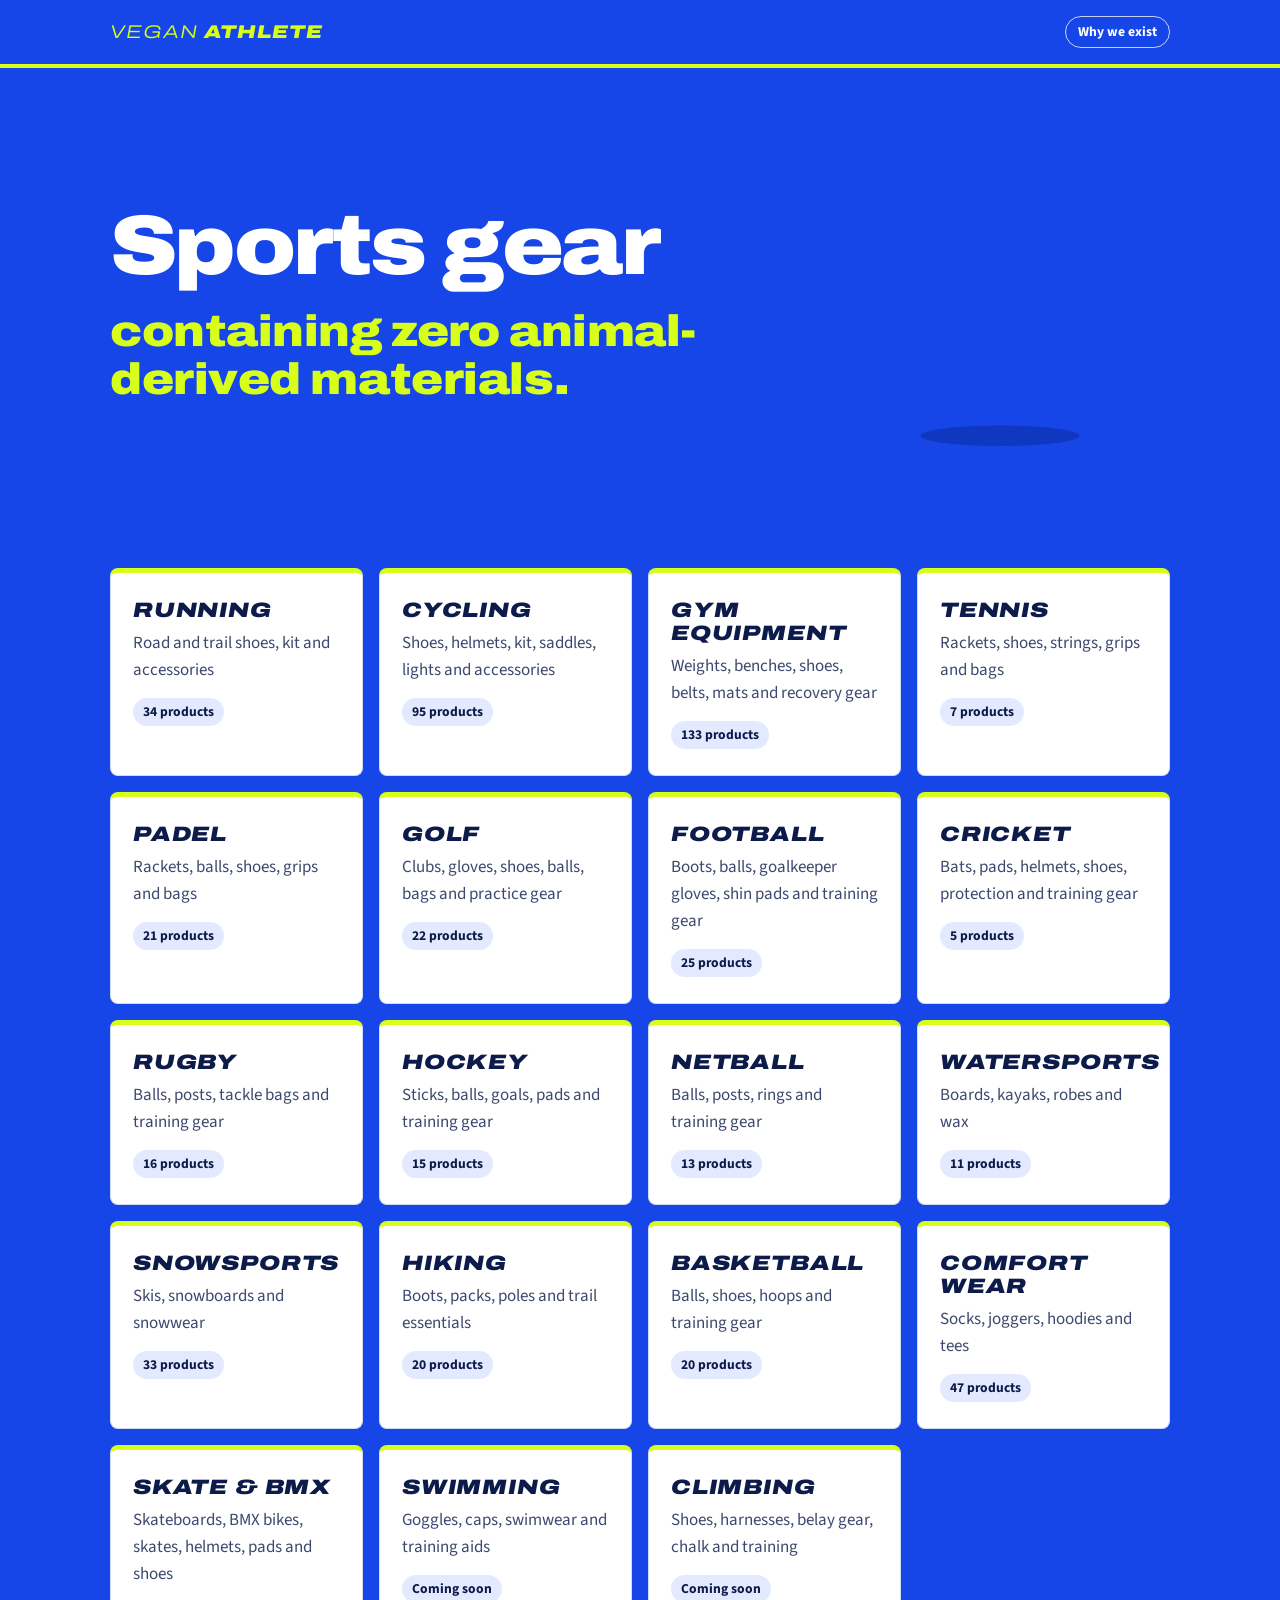
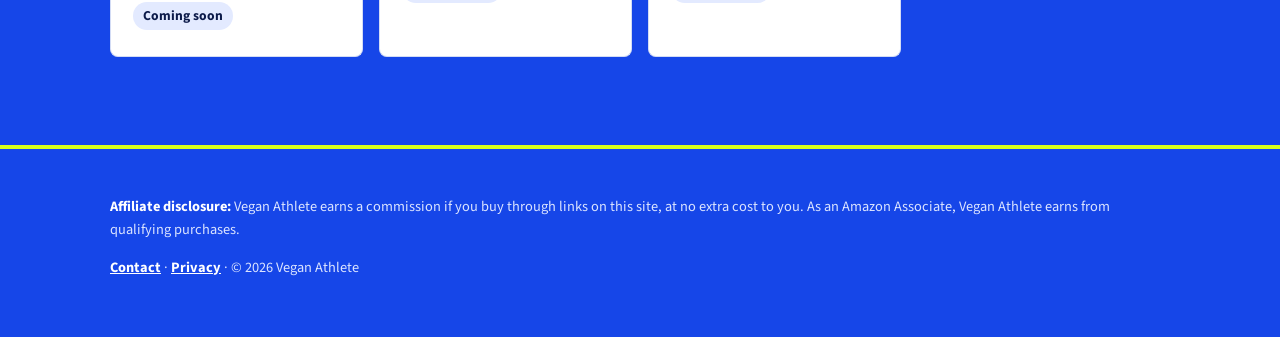
==== commit a2196fe1: "Add Amazon Associates disclosure to footer Co-Authored-By: Claude Opus 5.5 <noreply@anthropic.com> C" ====
--- a/vegan-athlete 3/index.html
+++ b/vegan-athlete 3/index.html
@@ -101,4 +101,4 @@
 </g>
 </svg>
 </div></div></section>
-<main class="wrap"><div class="grid" id="categories"></div></main><footer><div class="wrap"><p><strong>Affiliate disclosure:</strong> Vegan Athlete earns a commission if you buy through links on this site, at no extra cost to you.</p><p><a href="contact.html">Contact</a> &middot; <a href="privacy.html">Privacy</a> &middot; &copy; 2026 Vegan Athlete</p></div></footer><script src="app.js?v=40"></script></body></html>
+<main class="wrap"><div class="grid" id="categories"></div></main><footer><div class="wrap"><p><strong>Affiliate disclosure:</strong> Vegan Athlete earns a commission if you buy through links on this site, at no extra cost to you. As an Amazon Associate, Vegan Athlete earns from qualifying purchases.</p><p><a href="contact.html">Contact</a> &middot; <a href="privacy.html">Privacy</a> &middot; &copy; 2026 Vegan Athlete</p></div></footer><script src="app.js?v=40"></script></body></html>
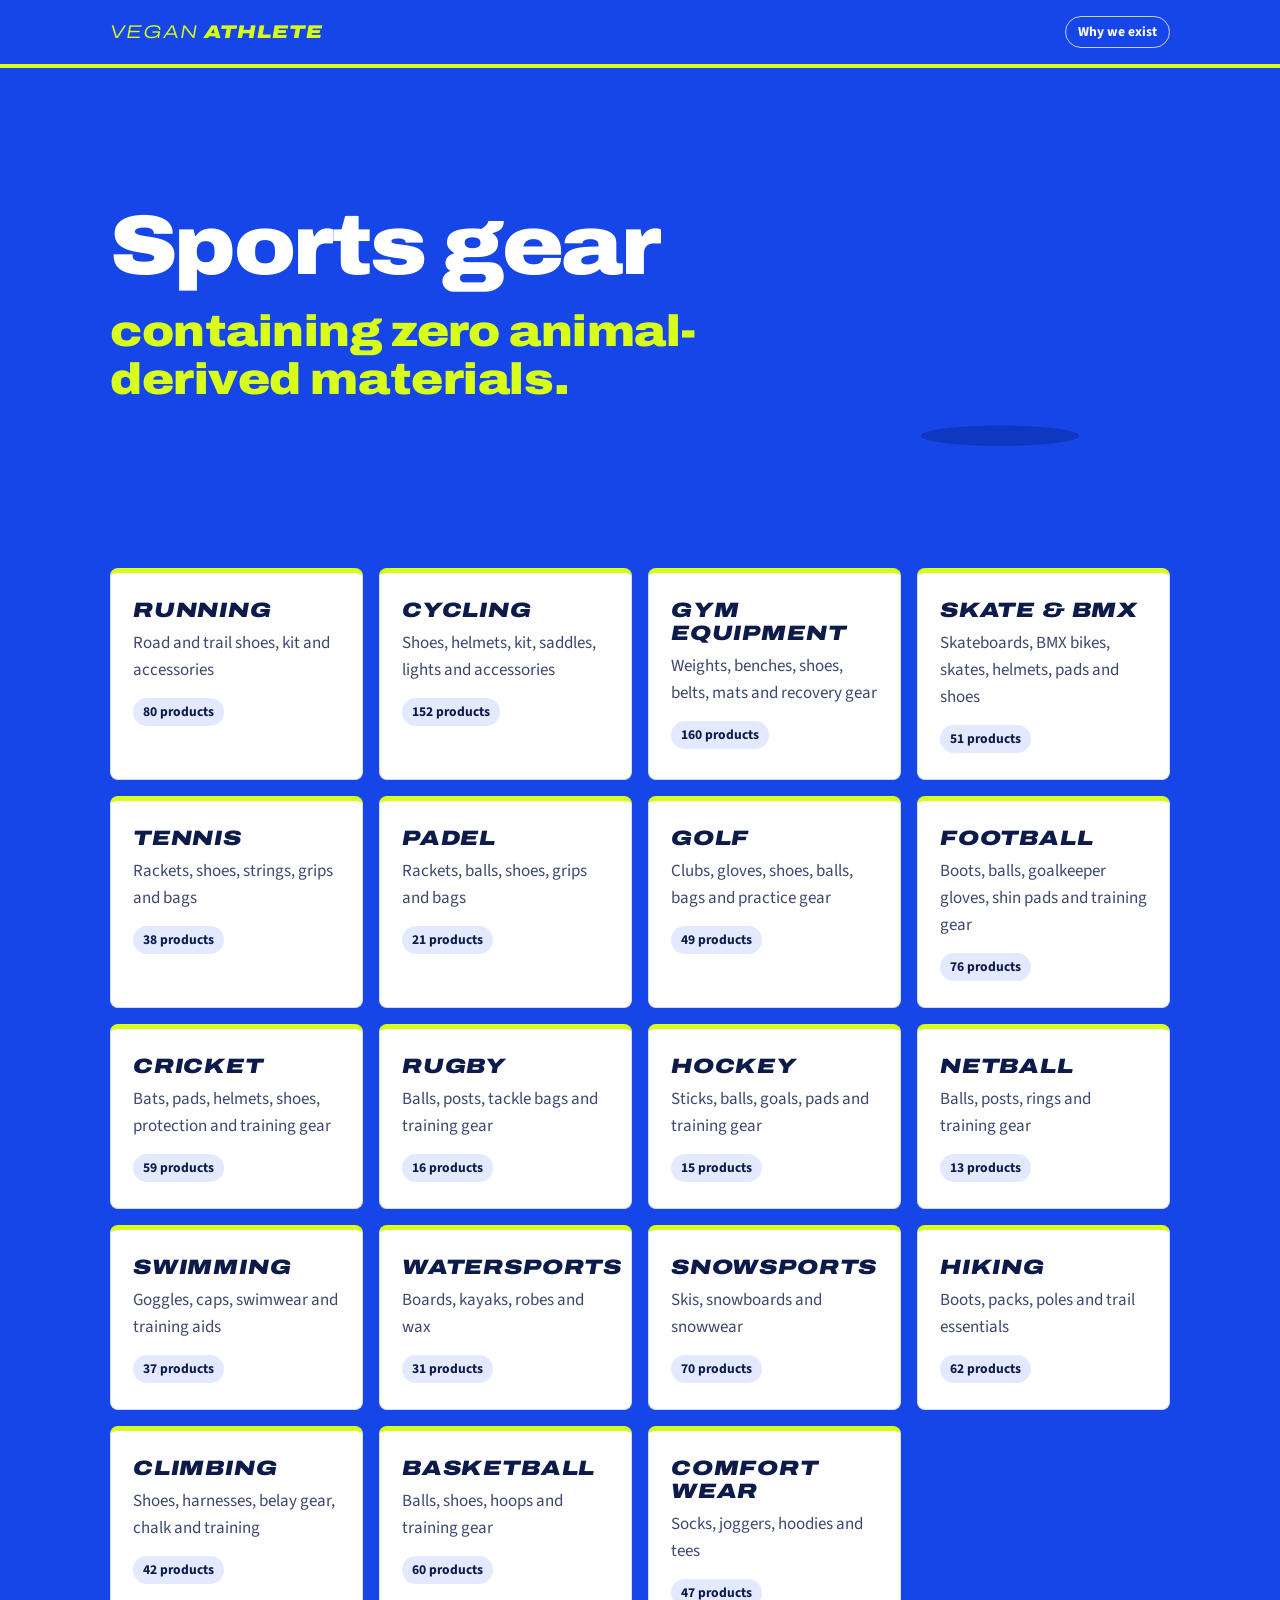
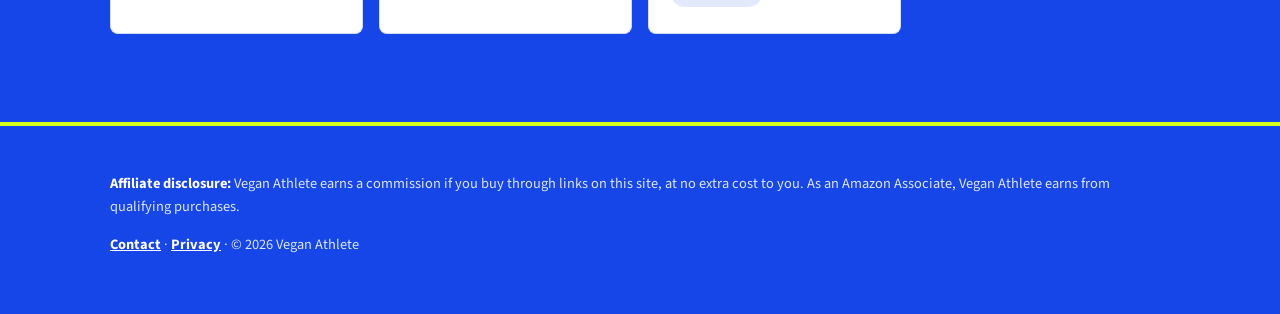
==== commit 976517a0: "Restore 562 Amazon UK products; pause US store switch while US account is under appeal Co-Authored-B" ====
--- a/vegan-athlete 3/index.html
+++ b/vegan-athlete 3/index.html
@@ -101,4 +101,4 @@
 </g>
 </svg>
 </div></div></section>
-<main class="wrap"><div class="grid" id="categories"></div></main><footer><div class="wrap"><p><strong>Affiliate disclosure:</strong> Vegan Athlete earns a commission if you buy through links on this site, at no extra cost to you. As an Amazon Associate, Vegan Athlete earns from qualifying purchases.</p><p><a href="contact.html">Contact</a> &middot; <a href="privacy.html">Privacy</a> &middot; &copy; 2026 Vegan Athlete</p></div></footer><script src="app.js?v=40"></script></body></html>
+<main class="wrap"><div class="grid" id="categories"></div></main><footer><div class="wrap"><p><strong>Affiliate disclosure:</strong> Vegan Athlete earns a commission if you buy through links on this site, at no extra cost to you. As an Amazon Associate, Vegan Athlete earns from qualifying purchases.</p><p><a href="contact.html">Contact</a> &middot; <a href="privacy.html">Privacy</a> &middot; &copy; 2026 Vegan Athlete</p></div></footer><script src="app.js?v=41"></script></body></html>
